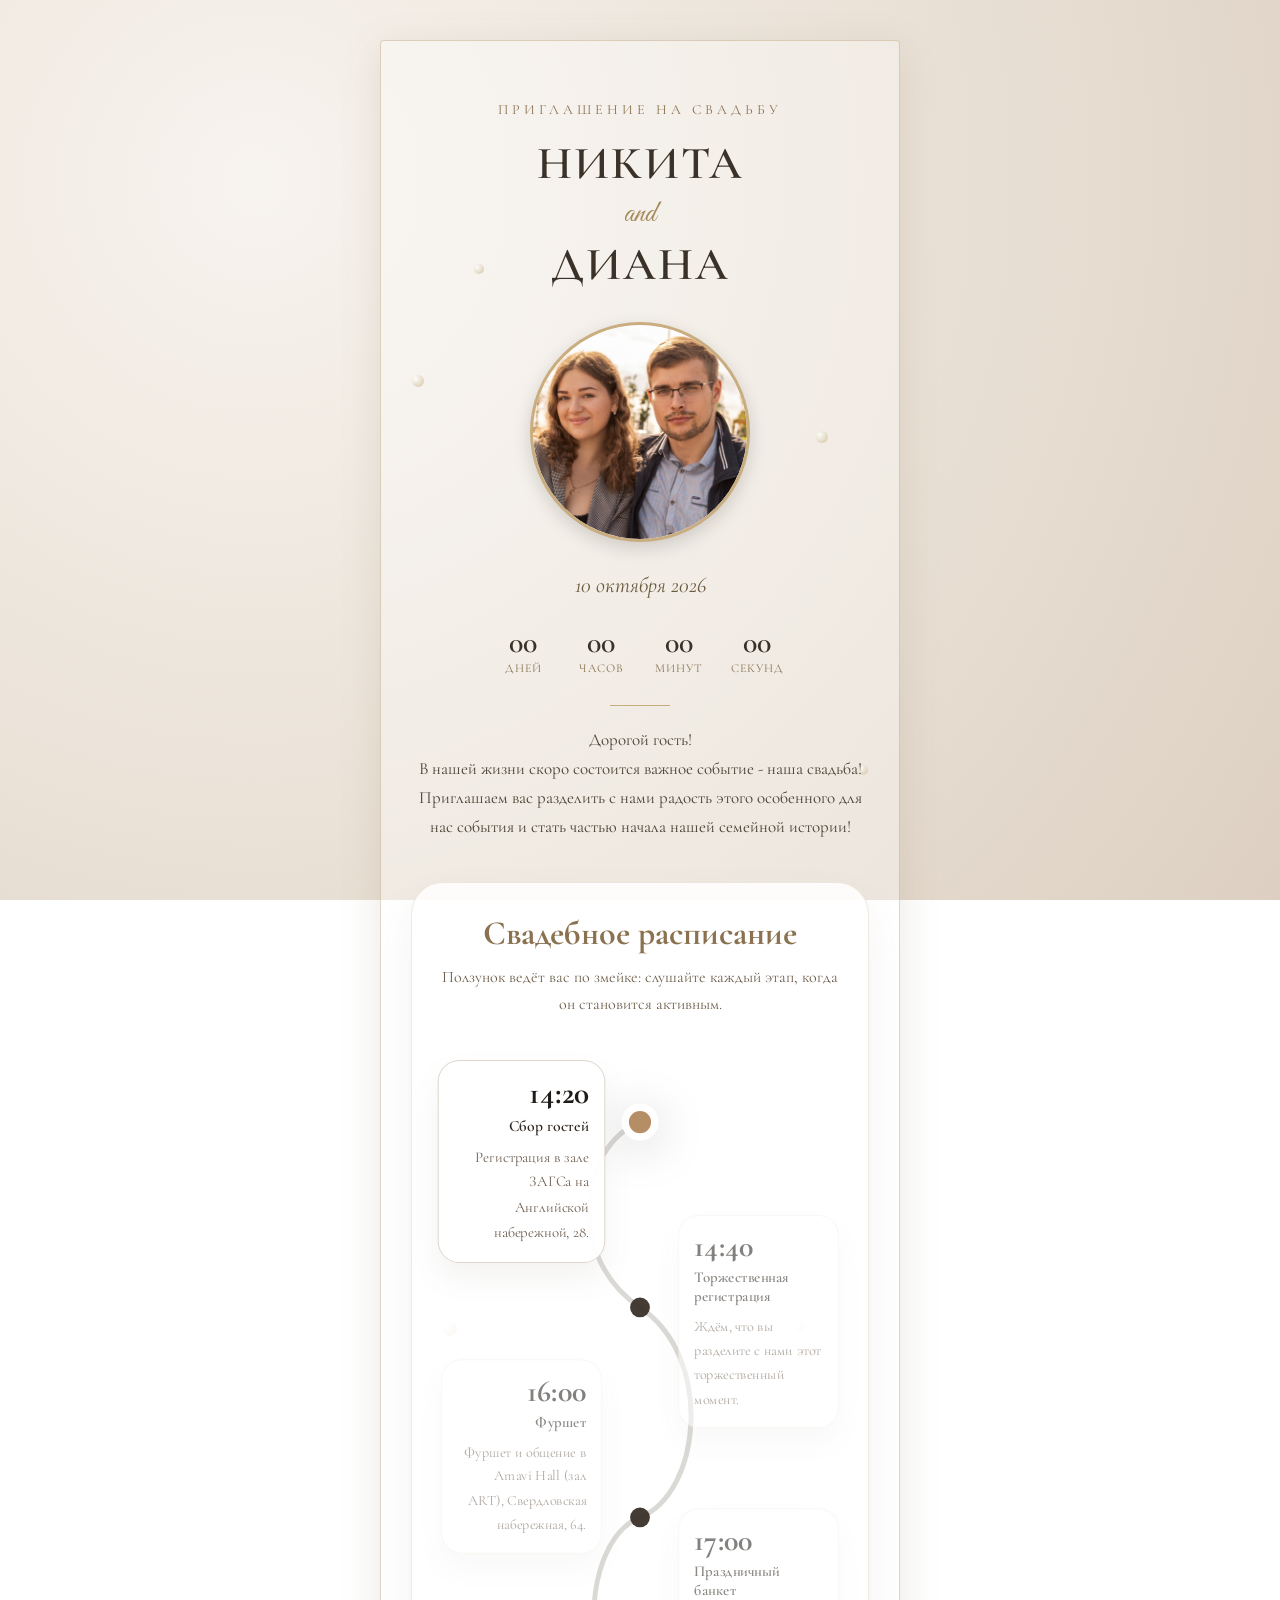
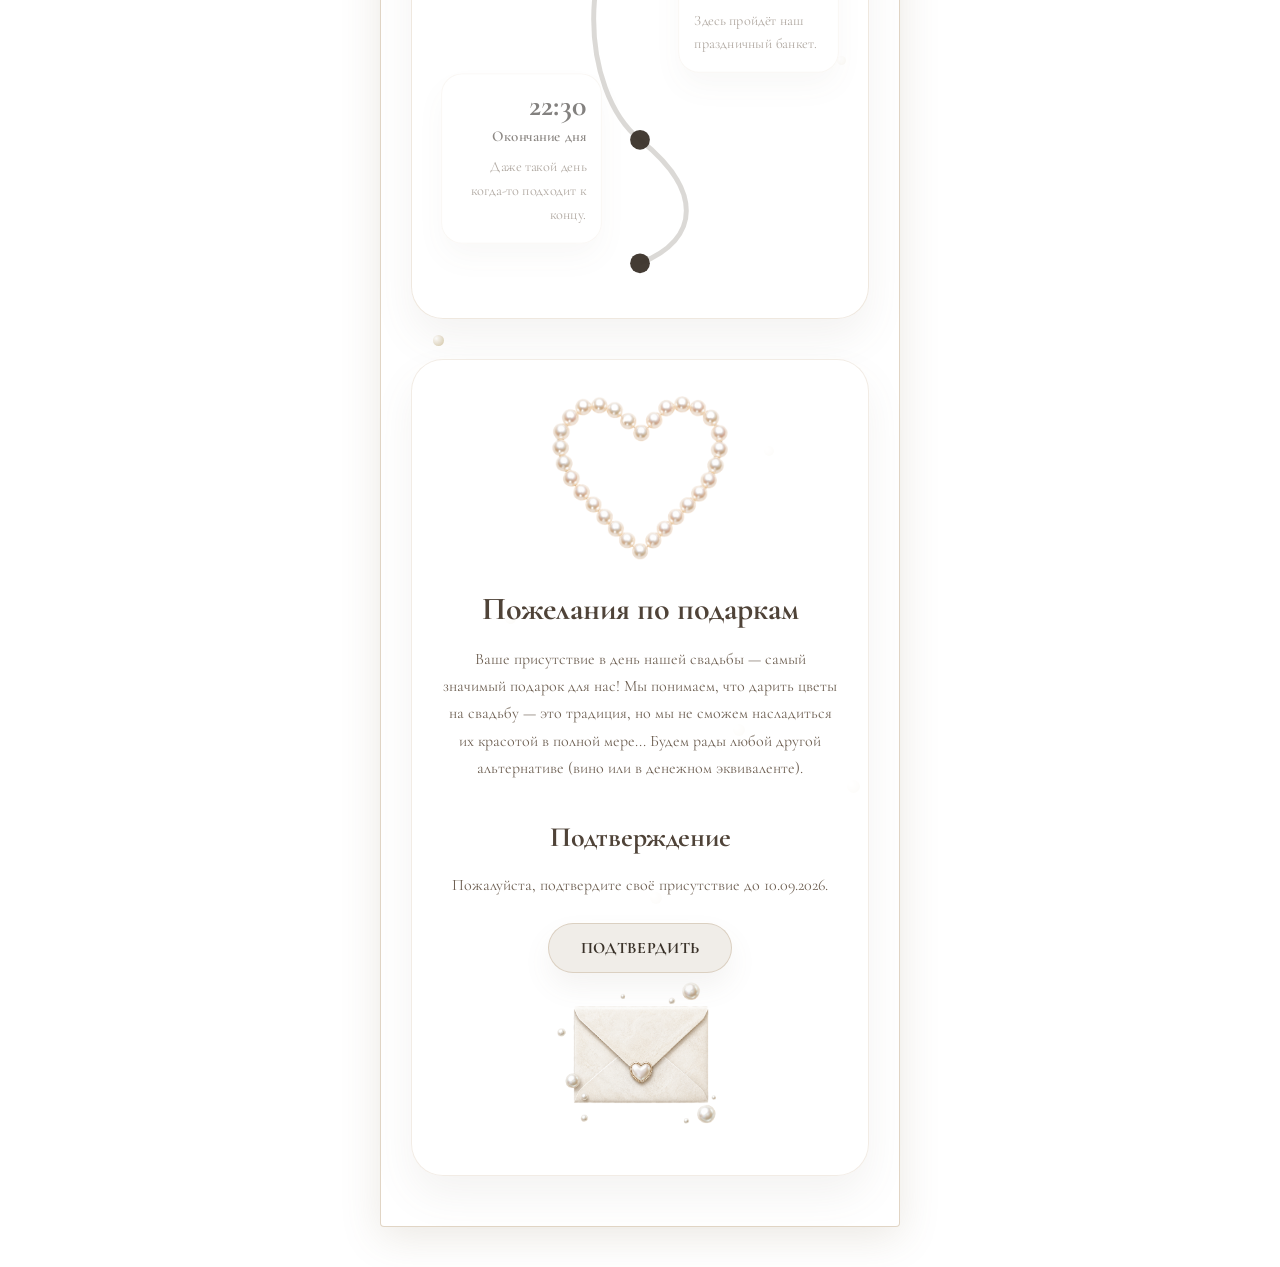
==== index.html @ 3cec5eb9 "Initial commit" ====
<!DOCTYPE html>
<html lang="ru">
<head>
<meta charset="UTF-8">
<title>Приглашение на свадьбу — Никита и Диана</title>
<style>
  @import url('https://fonts.googleapis.com/css2?family=Cormorant+Garamond:ital,wght@0,400;0,600;1,400&family=Great+Vibes&display=swap');
  * { box-sizing: border-box; margin: 0; padding: 0; }
  body {
    font-family: 'Cormorant Garamond', serif;
    background: radial-gradient(circle at 20% 20%, #f7f3ee 0%, #ece4da 45%, #ddd0c2 100%);
    background-attachment: fixed;
    color: #3a3229;
    min-height: 100vh;
    display: flex;
    justify-content: center;
    padding: 40px 16px;
  }
  .card {
    position: relative;
    width: 100%;
    max-width: 520px;
    background: rgba(255,255,255,0.35);
    border: 1px solid rgba(180,150,110,0.4);
    border-radius: 4px;
    padding: 60px 30px 50px;
    text-align: center;
    box-shadow: 0 10px 40px rgba(120,100,70,0.15);
  }
  .kicker { letter-spacing: 4px; text-transform: uppercase; font-size: 14px; color: #8a7250; margin-bottom: 18px; }
  .names { font-size: 46px; line-height: 1.2; font-weight: 600; letter-spacing: 2px; }
  .and { font-family: 'Great Vibes', cursive; font-size: 30px; color: #a68a5b; margin: 4px 0; }
  .photo-wrap {
    margin: 30px auto; width: 220px; height: 220px; border-radius: 50%; overflow: hidden;
    border: 3px solid #c9ad7f; box-shadow: 0 6px 18px rgba(0,0,0,0.15);
    display: flex; align-items: center; justify-content: center; background: #eee2d0;
    font-size: 14px; color: #a08a63;
  }
  .photo-wrap img {
    width: 100%;
    height: 100%;
    object-fit: cover;
    object-position: center 0%;
    border-radius: 50%;
    display: block;
  }
  .date { font-style: italic; font-size: 22px; margin: 10px 0 26px; color: #6b5a3e; }
  .countdown { display: flex; justify-content: center; gap: 18px; margin-bottom: 30px; }
  .countdown div { min-width: 60px; }
  .countdown .num { font-size: 30px; font-weight: 600; color: #3a3229; }
  .countdown .label { font-size: 12px; text-transform: uppercase; letter-spacing: 1px; color: #8a7250; }
  .divider { width: 60px; height: 1px; background: #c9ad7f; margin: 20px auto; }
  .details { font-size: 17px; line-height: 1.7; color: #4a4033; }
  .details b { color: #6b5a3e; }
  .schedule-section {
    margin-top: 40px;
    padding: 30px 24px;
    border-radius: 32px;
    background: rgba(255,255,255,0.86);
    border: 1px solid rgba(180,150,110,0.22);
    box-shadow: 0 20px 40px rgba(120,100,90,0.08);
  }
  .schedule-title {
    font-size: 34px;
    margin-bottom: 10px;
    color: #8a7250;
  }
  .schedule-note {
    margin: 0 0 30px;
    color: #6d5e4b;
    line-height: 1.7;
  }
  .schedule-interactive {
    position: relative;
    display: grid;
    gap: 26px;
  }
  .schedule-canvas {
    position: relative;
    width: 100%;
    min-height: 840px;
  }
  .schedule-svg {
    position: absolute;
    inset: 0;
    width: 100%;
    height: 100%;
    overflow: visible;
    pointer-events: none;
  }
  .schedule-item {
    position: absolute;
    width: min(100%, 42%);
    padding: 16px 16px;
    border-radius: 22px;
    background: rgba(255,255,255,0.96);
    border: 1px solid rgba(180,150,110,0.14);
    box-shadow: 0 16px 32px rgba(120,100,90,0.08);
    opacity: 0.55;
    transform: scale(0.94);
    transition: transform 0.25s ease, opacity 0.25s ease, border-color 0.25s ease;
    pointer-events: auto;
    cursor: pointer;
  }
  .schedule-svg path {
    fill: none;
    stroke: rgba(56,44,30,0.18);
    stroke-width: 4;
  }
  .schedule-dot {
    fill: #3a3229;
    opacity: 0.95;
    cursor: pointer;
    pointer-events: auto;
  }
  .schedule-thumb {
    fill: #b68e65;
    stroke: #fff;
    stroke-width: 6;
    filter: drop-shadow(0 6px 18px rgba(0,0,0,0.18));
  }
  .schedule-item.active {
    opacity: 1;
    transform: scale(0.98);
    border-color: rgba(138,106,76,0.28);
  }
  .schedule-item.left { left: 0; text-align: right; }
  .schedule-item.right { right: 0; text-align: left; }
  .schedule-item .time {
    font-size: 2rem;
    font-weight: 700;
    color: #1f1b17;
    line-height: 1.05;
  }
  .schedule-item .event {
    margin-top: 6px;
    font-size: 1rem;
    font-weight: 600;
    color: #2f2720;
  }
  .schedule-item .desc {
    margin-top: 10px;
    color: #6f6154;
    line-height: 1.7;
    font-size: 0.95rem;
  }
  .schedule-slider {
    position: absolute;
    inset: 0;
    width: 100%;
    height: 200%;
    opacity: 0;
    cursor: default;
    z-index: 1;
    appearance: none;
    -webkit-appearance: none;
    background: transparent;
    border: none;
    pointer-events: none;
  }
  .schedule-slider::-webkit-slider-runnable-track {
    background: transparent;
    border: none;
    height: 100%;
  }
  .schedule-slider::-webkit-slider-thumb {
    appearance: none;
    -webkit-appearance: none;
    width: 24px;
    height: 24px;
    border-radius: 50%;
    background: transparent;
    border: none;
    margin-top: 0;
  }
  .schedule-slider::-moz-range-track {
    background: transparent;
    border: none;
  }
  .schedule-slider::-moz-range-thumb {
    width: 24px;
    height: 24px;
    border-radius: 50%;
    background: transparent;
    border: none;
  }
  .gift-section {
    margin-top: 40px;
    padding: 36px 30px;
    border-radius: 32px;
    background: rgba(255,255,255,0.92);
    border: 1px solid rgba(180,150,110,0.18);
    box-shadow: 0 20px 40px rgba(120,100,90,0.08);
  }
  .gift-visuals {
    display: grid;
    gap: 18px;
    place-items: center;
    margin-bottom: 24px;
  }
  .gift-image {
    width: 180px;
    max-width: 100%;
    display: block;
    margin: 0 auto;
  }
  .gift-envelope {
    width: 140px;
    height: 92px;
    margin: 28px auto 0;
    position: relative;
    background: #f7f2eb;
    border: 1px solid rgba(180,150,110,0.22);
    border-radius: 22px;
    box-shadow: 0 14px 28px rgba(120,100,90,0.08);
  }
  .gift-envelope::before {
    content: '';
    position: absolute;
    inset: 0;
    background: linear-gradient(135deg, transparent 44%, rgba(180,150,110,0.15) 44%, rgba(180,150,110,0.15) 56%, transparent 56%);
  }
  .gift-envelope::after {
    content: '';
    position: absolute;
    left: 50%;
    bottom: 16px;
    transform: translateX(-50%);
    width: 26px;
    height: 18px;
    background: #fff;
    border-radius: 0 0 10px 10px;
  }
  .gift-image,
  .gift-confirm-image {
    width: 180px;
    max-width: 100%;
    display: block;
    margin: 0 auto;
  }
  .confirm-button {
    display: inline-flex;
    align-items: center;
    justify-content: center;
    margin: 24px auto 0;
    padding: 14px 32px;
    border: 1px solid rgba(192,171,145,0.45);
    border-radius: 28px;
    background: #F0EDE8;
    color: #3a3229;
    font-family: 'Cormorant Garamond', serif;
    font-size: 1rem;
    font-weight: 700;
    letter-spacing: 0.02em;
    text-transform: uppercase;
    box-shadow: 0 14px 28px rgba(120,100,90,0.08);
    cursor: pointer;
    transition: transform 0.2s ease, box-shadow 0.2s ease, background-color 0.2s ease, border-color 0.2s ease;
  }
  .confirm-button:hover {
    background: #F5F1ED;
    border-color: rgba(192,171,145,0.6);
    box-shadow: 0 18px 34px rgba(120,100,90,0.12);
    transform: translateY(-1px);
  }
  .confirm-button:active {
    transform: translateY(0);
    box-shadow: 0 12px 20px rgba(120,100,90,0.1);
  }
  .popup-overlay {
    position: fixed;
    inset: 0;
    background: rgba(16, 20, 28, 0.45);
    display: grid;
    place-items: center;
    padding: 24px;
    visibility: hidden;
    opacity: 0;
    transition: opacity 0.25s ease, visibility 0.25s ease;
    z-index: 1000;
  }
  .popup-overlay.active {
    visibility: visible;
    opacity: 1;
  }
  .popup-modal {
    width: min(100%, 460px);
    background: rgba(255,255,255,0.97);
    border-radius: 28px;
    box-shadow: 0 28px 70px rgba(0,0,0,0.15);
    padding: 32px 30px 28px;
    position: relative;
    transform: translateY(12px);
    transition: transform 0.25s ease;
  }
  .popup-overlay.active .popup-modal {
    transform: translateY(0);
  }
  .popup-close {
    position: absolute;
    top: 16px;
    right: 16px;
    width: 36px;
    height: 36px;
    border: none;
    border-radius: 50%;
    background: rgba(255,255,255,0.95);
    color: #4a4033;
    font-size: 1.2rem;
    cursor: pointer;
    box-shadow: 0 8px 18px rgba(120,100,90,0.12);
  }
  .popup-title {
    margin: 0 0 8px;
    font-family: 'Cormorant Garamond', serif;
    font-size: 1.75rem;
    color: #4f4338;
    text-align: center;
  }
  .popup-text {
    margin: 0 0 24px;
    color: #6f6154;
    line-height: 1.75;
    text-align: center;
  }
  .popup-form {
    display: grid;
    gap: 16px;
  }
  .popup-form input {
    width: 100%;
    padding: 14px 16px;
    border: 1px solid rgba(180,150,110,0.24);
    border-radius: 18px;
    background: #fbf7f2;
    color: #3a3229;
    font: inherit;
  }
  .popup-submit {
    width: 100%;
    padding: 14px 16px;
    border: 1px solid rgba(192,171,145,0.45);
    border-radius: 28px;
    background: #F0EDE8;
    color: #3a3229;
    font-family: 'Cormorant Garamond', serif;
    font-weight: 700;
    text-transform: uppercase;
    cursor: pointer;
    transition: transform 0.2s ease, box-shadow 0.2s ease, background-color 0.2s ease;
  }
  .popup-submit:hover {
    background: #F5F1ED;
  }
  .gift-title {
    margin: 0;
    font-size: 2rem;
    color: #4f4338;
  }
  .gift-title_small {
    margin-top: 38px;
    font-size: 1.75rem;
  }
  .gift-text {
    margin: 18px auto 0;
    max-width: 620px;
    color: #6f6154;
    line-height: 1.7;
    font-size: 1rem;
  }
  .schedule-markers {
    display: grid;
    grid-template-columns: repeat(5, 1fr);
    gap: 12px;
    margin-top: 14px;
  }
  .schedule-marker {
    text-align: center;
    color: #7a6653;
    font-size: 0.8rem;
  }
  .schedule-marker.active {
    color: #3a3229;
    font-weight: 700;
  }
  @media (max-width: 760px) {
    .schedule-item {
      width: 100%;
      left: 0;
      right: 0;
      text-align: left;
    }
    .schedule-item.left::before,
    .schedule-item.right::before {
      display: none;
    }
  }
  .pearls {
    position: absolute;
    inset: 0;
    pointer-events: none;
    z-index: 0;
  }
  .pearl {
    position: absolute;
    width: 10px;
    height: 10px;
    border-radius: 50%;
    background: radial-gradient(circle at 30% 30%, #fff, #cbb98f);
    opacity: 0.8;
  }
  .card__content {
    position: relative;
    z-index: 1;
  }
</style>
</head>
<body>
  <div class="card" id="card">
    <div class="pearls">
      <div class="pearl" style="left: 6%; top: 12%; width: 12px; height: 12px;"></div>
      <div class="pearl" style="left: 18%; top: 8%; width: 10px; height: 10px;"></div>
      <div class="pearl" style="left: 84%; top: 14%; width: 12px; height: 12px;"></div>
      <div class="pearl" style="left: 92%; top: 26%; width: 10px; height: 10px;"></div>
      <div class="pearl" style="left: 12%; top: 46%; width: 14px; height: 14px;"></div>
      <div class="pearl" style="left: 80%; top: 46%; width: 10px; height: 10px;"></div>
      <div class="pearl" style="left: 88%; top: 58%; width: 9px; height: 9px;"></div>
      <div class="pearl" style="left: 10%; top: 68%; width: 11px; height: 11px;"></div>
      <div class="pearl" style="left: 24%; top: 78%; width: 11px; height: 11px;"></div>
      <div class="pearl" style="left: 34%; top: 86%; width: 10px; height: 10px;"></div>
      <div class="pearl" style="left: 52%; top: 88%; width: 12px; height: 12px;"></div>
      <div class="pearl" style="left: 68%; top: 82%; width: 12px; height: 12px;"></div>
      <div class="pearl" style="left: 74%; top: 72%; width: 10px; height: 10px;"></div>
      <div class="pearl" style="left: 90%; top: 84%; width: 13px; height: 13px;"></div>
    </div>
    <div class="card__content">
      <div class="kicker">Приглашение на свадьбу</div>
      <div class="names">НИКИТА</div>
      <div class="and">and</div>
      <div class="names">ДИАНА</div>

      <div class="photo-wrap" id="photoWrap">
        <img src="d28f8cb0bceb83b308489c4063ab48d5_712bc593-d268-4181-9be0-6ac6e8e2f88a (1).jpg" alt="Никита и Диана" />
      </div>

      <div class="date">10 октября 2026</div>

      <div class="countdown" id="countdown">
        <div><div class="num" id="days">00</div><div class="label">дней</div></div>
        <div><div class="num" id="hours">00</div><div class="label">часов</div></div>
        <div><div class="num" id="mins">00</div><div class="label">минут</div></div>
        <div><div class="num" id="secs">00</div><div class="label">секунд</div></div>
      </div>

      <div class="divider"></div>

      <div class="details">
        Дорогой гость!<br>
        В нашей жизни скоро состоится важное событие - наша свадьба!<br>
        Приглашаем вас разделить с нами радость этого особенного для нас события и стать частью начала нашей семейной истории!
      </div>

      <section class="schedule-section">
        <h2 class="schedule-title">Свадебное расписание</h2>
        <p class="schedule-note">Ползунок ведёт вас по змейке: слушайте каждый этап, когда он становится активным.</p>
        <div class="schedule-interactive">
          <div class="schedule-canvas">
            <svg viewBox="0 0 320 680" class="schedule-svg" preserveAspectRatio="xMidYMid meet">
              <path id="schedulePath" d="M 160 60 C 110 80, 100 170, 160 210 S 210 360, 160 380 S 110 520, 160 560 S 210 640, 160 660" />
              <circle class="schedule-dot" cx="160" cy="60" r="8" />
              <circle class="schedule-dot" cx="160" cy="210" r="8" />
              <circle class="schedule-dot" cx="160" cy="380" r="8" />
              <circle class="schedule-dot" cx="160" cy="560" r="8" />
              <circle class="schedule-dot" cx="160" cy="660" r="8" />
              <circle id="scheduleThumb" class="schedule-thumb" cx="160" cy="60" r="12" />
            </svg>
            <div class="schedule-item left" data-step="0" style="top: 10px; left: 0;">
              <div class="time">14:20</div>
              <div class="event">Сбор гостей</div>
              <div class="desc">Регистрация в зале ЗАГСа на Английской набережной, 28.</div>
            </div>
            <div class="schedule-item right" data-step="1" style="top: 160px; right: 0;">
              <div class="time">14:40</div>
              <div class="event">Торжественная регистрация</div>
              <div class="desc">Ждём, что вы разделите с нами этот торжественный момент.</div>
            </div>
            <div class="schedule-item left" data-step="2" style="top: 305px; left: 0;">
              <div class="time">16:00</div>
              <div class="event">Фуршет</div>
              <div class="desc">Фуршет и общение в Amavi Hall (зал ART), Свердловская набережная, 64.</div>
            </div>
            <div class="schedule-item right" data-step="3" style="top: 455px; right: 0;">
              <div class="time">17:00</div>
              <div class="event">Праздничный банкет</div>
              <div class="desc">Здесь пройдёт наш праздничный банкет.</div>
            </div>
            <div class="schedule-item left" data-step="4" style="top: 620px; left: 0;">
              <div class="time">22:30</div>
              <div class="event">Окончание дня</div>
              <div class="desc">Даже такой день когда-то подходит к концу.</div>
            </div>
            <input id="scheduleSlider" type="range" min="0" max="4" value="0" step="1" class="schedule-slider" aria-label="Выберите этап свадьбы" />
          </div>
        </div>
      </section>

      <section class="gift-section">
        <div class="gift-visuals">
          <img class="gift-image" src="de9ad1_20260625104940.png" alt="Подарок" />
        </div>
        <h2 class="gift-title">Пожелания по подаркам</h2>
        <p class="gift-text">Ваше присутствие в день нашей свадьбы — самый значимый подарок для нас! Мы понимаем, что дарить цветы на свадьбу — это традиция, но мы не сможем насладиться их красотой в полной мере... Будем рады любой другой альтернативе (вино или в денежном эквиваленте).</p>
        <h2 class="gift-title gift-title_small">Подтверждение</h2>
        <p class="gift-text">Пожалуйста, подтвердите своё присутствие до 10.09.2026.</p>
        <button class="confirm-button" type="button">Подтвердить</button>
        <img class="gift-confirm-image" src="b47b2f_20260603091950.png" alt="Подтверждение" />
      </section>
    </div>
  </div>

  <div class="popup-overlay" id="confirmPopup">
    <div class="popup-modal">
      <button type="button" class="popup-close" id="popupClose">×</button>
      <h3 class="popup-title">Для подтверждения приглашения введите Имя и Фамилию:</h3>
      <form class="popup-form" id="popupForm">
        <input type="text" name="firstName" placeholder="Имя" required />
        <input type="text" name="lastName" placeholder="Фамилия" required />
        <input type="tel" name="phone" placeholder="Номер телефона" required />
        <button type="submit" class="popup-submit">Подтвердить</button>
      </form>
    </div>
  </div>

<script>
  const target = new Date('2026-10-10T00:00:00');
  function tick(){
    const now = new Date();
    let diff = target - now;
    if (diff < 0) diff = 0;
    const d = Math.floor(diff/86400000);
    const h = Math.floor(diff%86400000/3600000);
    const m = Math.floor(diff%3600000/60000);
    const s = Math.floor(diff%60000/1000);
    document.getElementById('days').textContent = String(d).padStart(2,'0');
    document.getElementById('hours').textContent = String(h).padStart(2,'0');
    document.getElementById('mins').textContent = String(m).padStart(2,'0');
    document.getElementById('secs').textContent = String(s).padStart(2,'0');
  }

  const schedulePoints = [
    { x: 160, y: 60 },
    { x: 160, y: 210 },
    { x: 160, y: 380 },
    { x: 160, y: 560 },
    { x: 160, y: 660 },
  ];
  const thumb = document.getElementById('scheduleThumb');
  const slider = document.getElementById('scheduleSlider');
  const items = Array.from(document.querySelectorAll('.schedule-item'));
  const markers = Array.from(document.querySelectorAll('.schedule-marker'));
  const dots = Array.from(document.querySelectorAll('.schedule-dot'));

  function updateSchedule(step) {
    const point = schedulePoints[step];
    thumb.setAttribute('cx', point.x);
    thumb.setAttribute('cy', point.y);
    items.forEach(item => {
      item.classList.toggle('active', Number(item.dataset.step) === step);
    });
    markers.forEach(marker => {
      marker.classList.toggle('active', Number(marker.dataset.step) === step);
    });
    slider.value = step;
  }

  dots.forEach((dot, index) => {
    dot.addEventListener('click', () => updateSchedule(index));
  });

  items.forEach(item => {
    item.addEventListener('click', () => updateSchedule(Number(item.dataset.step)));
  });

  slider.addEventListener('input', (event) => {
    updateSchedule(Number(event.target.value));
  });

  updateSchedule(0);
  tick();
  setInterval(tick, 1000);

  const confirmButton = document.querySelector('.confirm-button');
  const confirmPopup = document.getElementById('confirmPopup');
  const popupClose = document.getElementById('popupClose');
  const popupForm = document.getElementById('popupForm');

  const GOOGLE_SHEETS_WEB_APP_URL = 'https://script.google.com/macros/s/AKfycbz9RrlxzrQnS_VlB0Mq2wdRAkBm-YqnV2ZBQRrB5rv3v74n6iYLM6aHpU1cQv9bOMV_/exec';

  function saveConfirmation(data) {
    const key = 'weddingConfirmations';
    const stored = localStorage.getItem(key);
    const list = stored ? JSON.parse(stored) : [];
    list.push({
      ...data,
      savedAt: new Date().toISOString(),
    });
    localStorage.setItem(key, JSON.stringify(list));
  }

  async function sendToGoogleSheets(data) {
    if (!GOOGLE_SHEETS_WEB_APP_URL || GOOGLE_SHEETS_WEB_APP_URL.includes('YOUR_WEB_APP_ID')) {
      console.warn('Google Sheets URL не настроен.');
      return { success: false, error: 'Google Sheets URL не настроен.' };
    }

    try {
      const response = await fetch(GOOGLE_SHEETS_WEB_APP_URL, {
        method: 'POST',
        mode: 'cors',
        cache: 'no-cache',
        credentials: 'omit',
        headers: {
          'Content-Type': 'application/json',
        },
        body: JSON.stringify(data),
      });

      if (!response.ok) {
        const text = await response.text();
        throw new Error(`HTTP ${response.status}: ${text}`);
      }

      const result = await response.json().catch(() => null);
      return { success: true, result };
    } catch (error) {
      console.warn('Не удалось отправить данные в Google Таблицу:', error);
      return { success: false, error: error.message };
    }
  }

  if (confirmButton && confirmPopup && popupClose && popupForm) {
    confirmButton.addEventListener('click', () => {
      confirmPopup.classList.add('active');
    });

    popupClose.addEventListener('click', () => {
      confirmPopup.classList.remove('active');
    });

    confirmPopup.addEventListener('click', (event) => {
      if (event.target === confirmPopup) {
        confirmPopup.classList.remove('active');
      }
    });

    popupForm.addEventListener('submit', async (event) => {
      event.preventDefault();

      const formData = new FormData(popupForm);
      const confirmation = {
        firstName: formData.get('firstName')?.toString().trim() || '',
        lastName: formData.get('lastName')?.toString().trim() || '',
        phone: formData.get('phone')?.toString().trim() || '',
      };

      saveConfirmation(confirmation);
      const result = await sendToGoogleSheets(confirmation);
      confirmPopup.classList.remove('active');
      popupForm.reset();
      if (result?.success) {
        alert('Спасибо! Ваше подтверждение сохранено.');
      } else {
        alert('Данные сохранены локально, но не отправлены в Google Таблицу. Ошибка: ' + (result?.error || 'неизвестная'));
      }
    });
  }
</script>
</body>
</html>
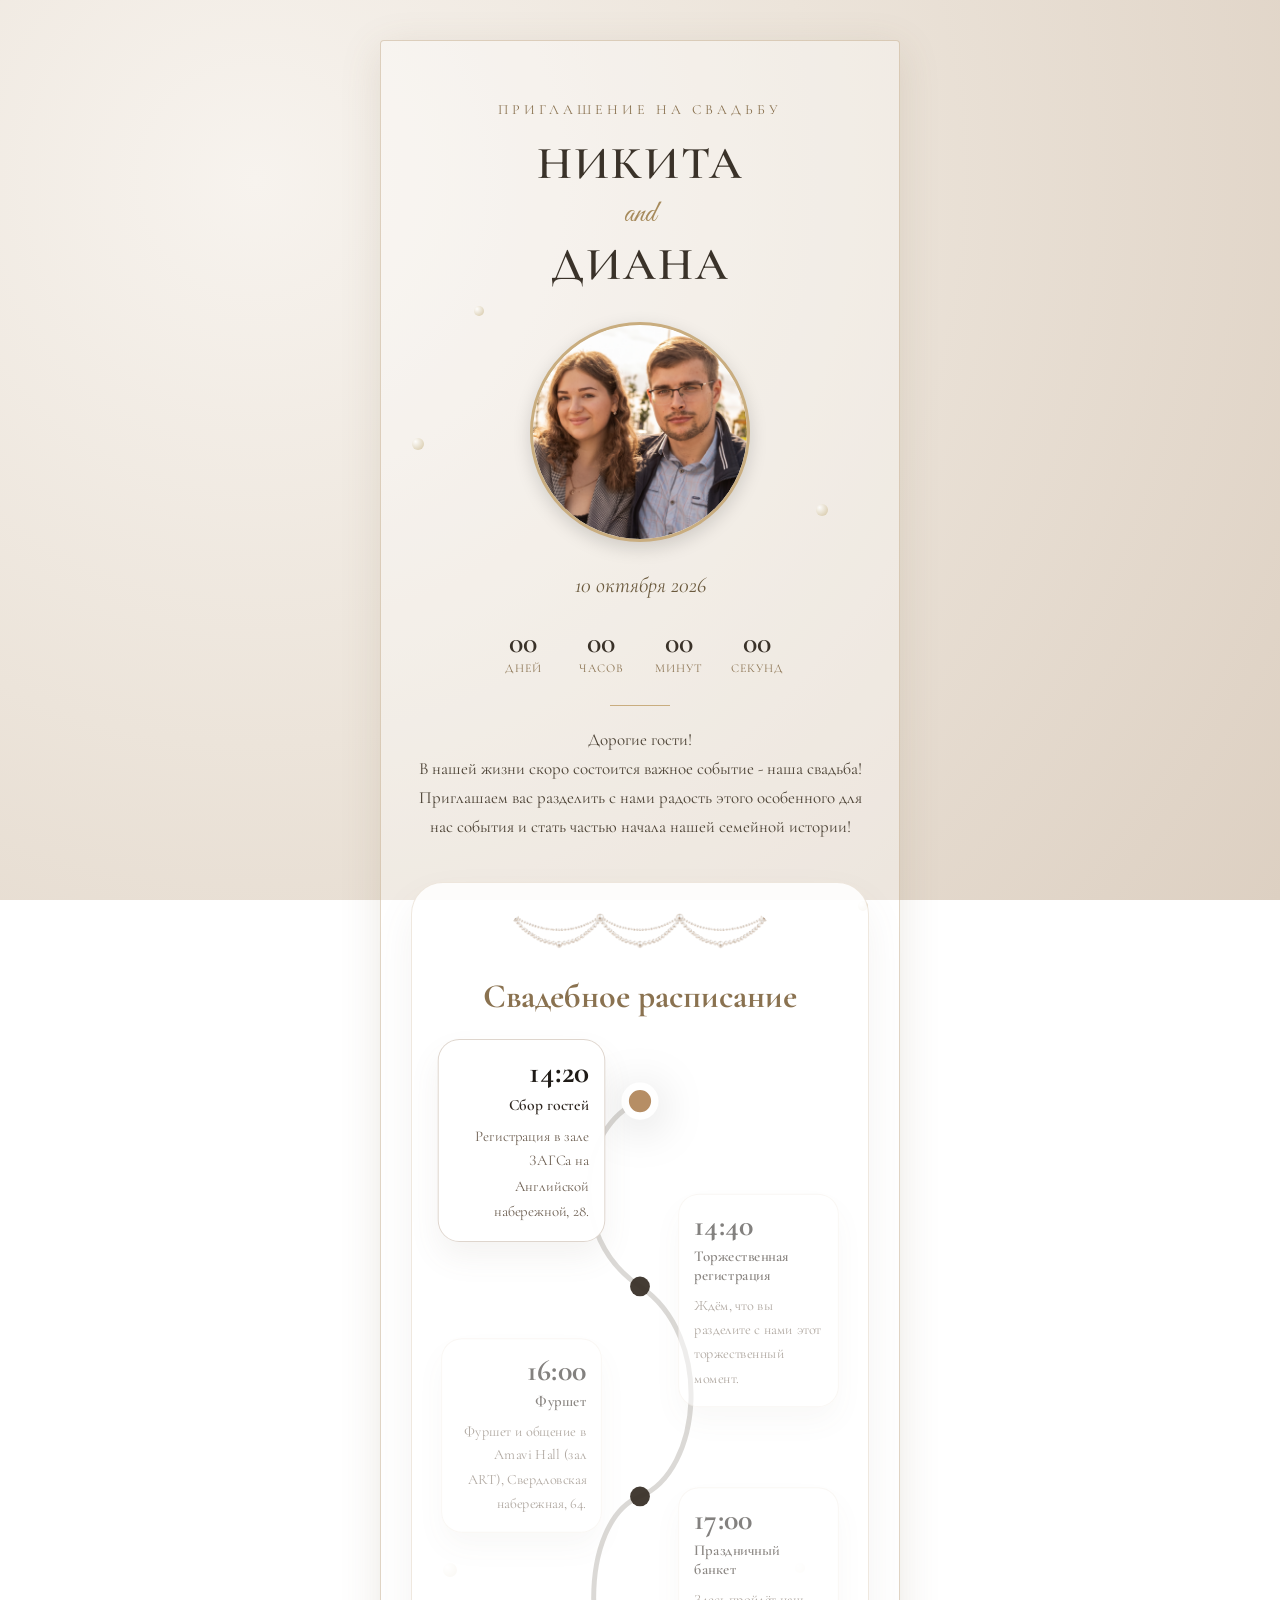
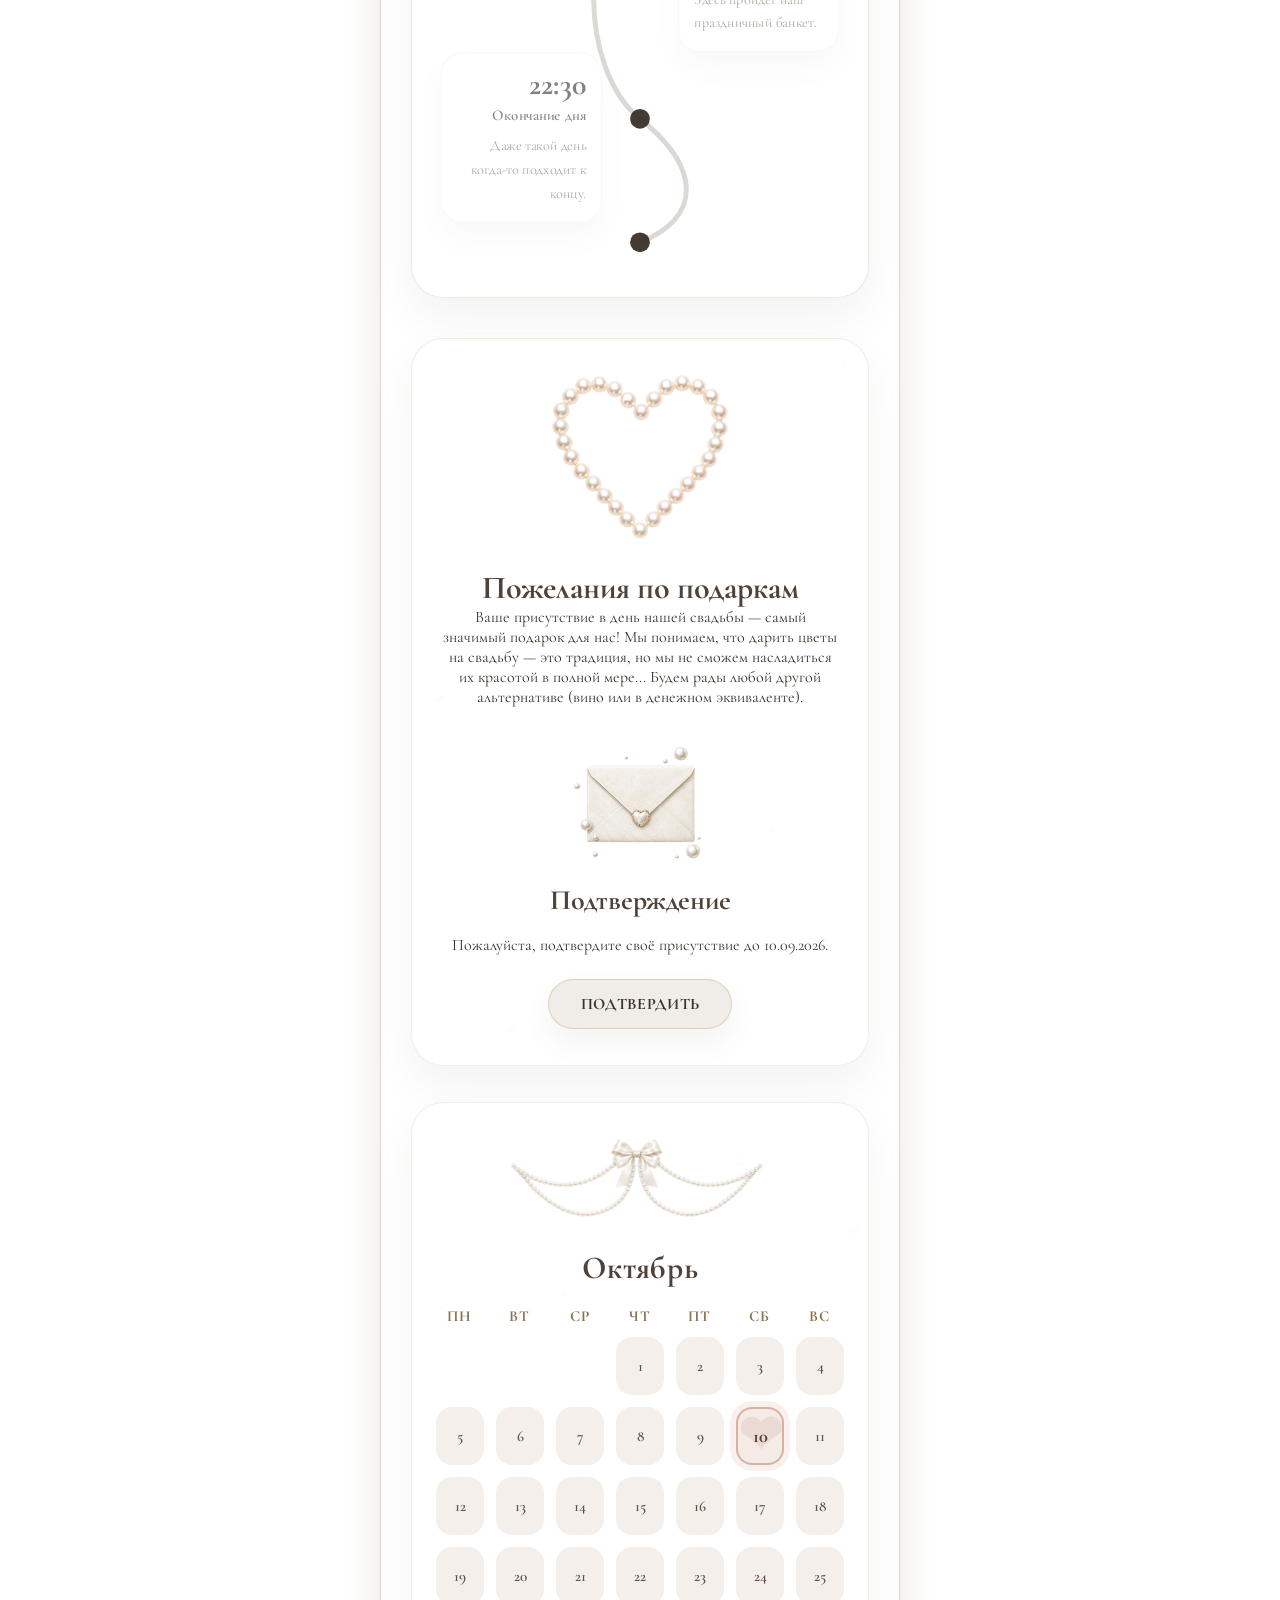
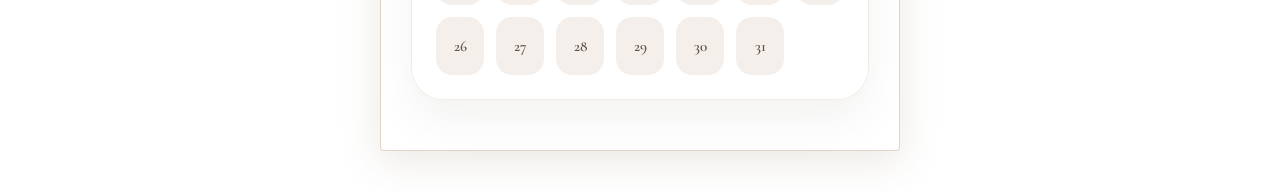
==== commit 1c897c7d: "Update wedding invitation site layout and calendar images" ====
--- a/index.html
+++ b/index.html
@@ -2,6 +2,9 @@
 <html lang="ru">
 <head>
 <meta charset="UTF-8">
+  <meta http-equiv="Cache-Control" content="no-cache, no-store, must-revalidate">
+  <meta http-equiv="Pragma" content="no-cache">
+  <meta http-equiv="Expires" content="0">
 <title>Приглашение на свадьбу — Никита и Диана</title>
 <style>
   @import url('https://fonts.googleapis.com/css2?family=Cormorant+Garamond:ital,wght@0,400;0,600;1,400&family=Great+Vibes&display=swap');
@@ -358,15 +361,107 @@
     color: #4f4338;
   }
   .gift-title_small {
-    margin-top: 38px;
+    margin-top: 0;
     font-size: 1.75rem;
   }
-  .gift-text {
+  .confirm-heading {
+    display: flex;
+    flex-direction: column;
+    align-items: center;
+    justify-content: center;
+    gap: 12px;
+    margin: 32px auto 18px;
+  }
+  .confirm-heading .gift-confirm-image {
+    width: 144px;
+    height: auto;
+    margin: 0;
+  }
+  .calendar-section {
+    margin-top: 36px;
+    padding: 32px 24px 24px;
+    border-radius: 32px;
+    background: rgba(255,255,255,0.92);
+    border: 1px solid rgba(180,150,110,0.18);
+    box-shadow: 0 20px 40px rgba(120,100,90,0.08);
+  }
+  .calendar-title {
+    margin: 0 0 20px;
+    font-size: 2rem;
+    color: #4f4338;
+    text-align: center;
+    letter-spacing: 0.02em;
+  }
+  .schedule-image-wrap,
+  .calendar-image-wrap {
+    text-align: center;
+    margin: 0 auto 22px;
+  }
+  .schedule-image,
+  .calendar-image {
+    max-width: 260px;
+    width: 100%;
+    border-radius: 24px;
+    display: inline-block;
+  }
+  .calendar-grid {
+    display: grid;
+    grid-template-columns: repeat(7, minmax(0, 1fr));
+    gap: 12px;
+    text-align: center;
+    font-size: 0.95rem;
+  }
+  .calendar-weekday {
+    color: #8a7250;
+    font-weight: 700;
+    text-transform: uppercase;
+    letter-spacing: 0.08em;
+  }
+  .calendar-day {
+    min-height: 58px;
+    border-radius: 16px;
+    display: grid;
+    place-items: center;
+    color: #5f5245;
+    background: rgba(242,236,229,0.8);
+    font-weight: 600;
+  }
+  .calendar-day.empty {
+    background: transparent;
+    box-shadow: none;
+  }
+  .calendar-day.marked {
+    position: relative;
+    background: rgba(195,138,115,0.18);
+    color: #3a3229;
+    border: 2px solid rgba(195,138,115,0.6);
+    box-shadow: 0 0 0 6px rgba(195,138,115,0.12);
+    overflow: hidden;
+    font-size: 1.15rem;
+    font-weight: 700;
+  }
+  .calendar-day.marked::before {
+    content: '❤';
+    position: absolute;
+    inset: 0;
+    display: flex;
+    align-items: center;
+    justify-content: center;
+    color: rgba(195,138,115,0.16);
+    font-size: 3.5rem;
+    z-index: 0;
+    transform: scale(0.95);
+  }
+  .calendar-day.marked {
+    z-index: 1;
+  }
+  .calendar-note {
     margin: 18px auto 0;
-    max-width: 620px;
+    max-width: 700px;
     color: #6f6154;
+    font-size: 0.96rem;
     line-height: 1.7;
-    font-size: 1rem;
+    text-align: center;
   }
   .schedule-markers {
     display: grid;
@@ -384,6 +479,68 @@
     font-weight: 700;
   }
   @media (max-width: 760px) {
+    body {
+      padding: 24px 12px;
+    }
+    .card {
+      padding: 40px 20px 30px;
+      max-width: 100%;
+    }
+    .names {
+      font-size: 34px;
+      letter-spacing: 1px;
+    }
+    .and {
+      font-size: 24px;
+      margin: 6px 0;
+    }
+    .photo-wrap {
+      width: 180px;
+      height: 180px;
+      margin: 24px auto;
+    }
+    .date {
+      font-size: 18px;
+      margin: 12px 0 20px;
+    }
+    .countdown {
+      flex-wrap: wrap;
+      gap: 12px;
+      margin-bottom: 20px;
+    }
+    .countdown div {
+      min-width: 50px;
+    }
+    .countdown .num {
+      font-size: 24px;
+    }
+    .countdown .label {
+      font-size: 10px;
+    }
+    .divider {
+      margin: 16px auto;
+    }
+    .details {
+      font-size: 15px;
+      line-height: 1.6;
+      padding: 0 8px;
+    }
+    .schedule-section,
+    .gift-section,
+    .calendar-section {
+      margin-top: 24px;
+      padding: 24px 18px;
+    }
+    .schedule-title,
+    .calendar-title {
+      font-size: 26px;
+    }
+    .schedule-note {
+      display: none;
+    }
+    .schedule-canvas {
+      min-height: 620px;
+    }
     .schedule-item {
       width: 100%;
       left: 0;
@@ -392,6 +549,38 @@
     }
     .schedule-item.left::before,
     .schedule-item.right::before {
+      display: none;
+    }
+    .schedule-item .time {
+      font-size: 1.7rem;
+    }
+    .schedule-item .event {
+      font-size: 0.95rem;
+    }
+    .schedule-item .desc {
+      font-size: 0.9rem;
+    }
+    .gift-image,
+    .gift-confirm-image,
+    .schedule-image,
+    .calendar-image {
+      max-width: 220px;
+      width: 100%;
+    }
+    .confirm-button {
+      padding: 12px 24px;
+    }
+    .calendar-grid {
+      gap: 10px;
+    }
+    .calendar-day {
+      min-height: 48px;
+      font-size: 0.9rem;
+    }
+    .calendar-day.marked {
+      font-size: 1rem;
+    }
+    .schedule-markers {
       display: none;
     }
   }
@@ -455,14 +644,16 @@
       <div class="divider"></div>
 
       <div class="details">
-        Дорогой гость!<br>
+        Дорогие гости!<br>
         В нашей жизни скоро состоится важное событие - наша свадьба!<br>
         Приглашаем вас разделить с нами радость этого особенного для нас события и стать частью начала нашей семейной истории!
       </div>
 
       <section class="schedule-section">
+        <div class="schedule-image-wrap">
+          <img class="schedule-image" src="de9ad1_20260625104224.png" alt="Декоративное украшение" />
+        </div>
         <h2 class="schedule-title">Свадебное расписание</h2>
-        <p class="schedule-note">Ползунок ведёт вас по змейке: слушайте каждый этап, когда он становится активным.</p>
         <div class="schedule-interactive">
           <div class="schedule-canvas">
             <svg viewBox="0 0 320 680" class="schedule-svg" preserveAspectRatio="xMidYMid meet">
@@ -510,24 +701,62 @@
         </div>
         <h2 class="gift-title">Пожелания по подаркам</h2>
         <p class="gift-text">Ваше присутствие в день нашей свадьбы — самый значимый подарок для нас! Мы понимаем, что дарить цветы на свадьбу — это традиция, но мы не сможем насладиться их красотой в полной мере... Будем рады любой другой альтернативе (вино или в денежном эквиваленте).</p>
-        <h2 class="gift-title gift-title_small">Подтверждение</h2>
+        <h2 class="gift-title gift-title_small confirm-heading">
+          <img class="gift-confirm-image" src="b47b2f_20260603091950.png" alt="Конверт" />
+          Подтверждение
+        </h2>
         <p class="gift-text">Пожалуйста, подтвердите своё присутствие до 10.09.2026.</p>
         <button class="confirm-button" type="button">Подтвердить</button>
-        <img class="gift-confirm-image" src="b47b2f_20260603091950.png" alt="Подтверждение" />
       </section>
-    </div>
-  </div>
-
-  <div class="popup-overlay" id="confirmPopup">
-    <div class="popup-modal">
-      <button type="button" class="popup-close" id="popupClose">×</button>
-      <h3 class="popup-title">Для подтверждения приглашения введите Имя и Фамилию:</h3>
-      <form class="popup-form" id="popupForm">
-        <input type="text" name="firstName" placeholder="Имя" required />
-        <input type="text" name="lastName" placeholder="Фамилия" required />
-        <input type="tel" name="phone" placeholder="Номер телефона" required />
-        <button type="submit" class="popup-submit">Подтвердить</button>
-      </form>
+      <section class="calendar-section">
+        <div class="calendar-image-wrap">
+          <img class="calendar-image" src="de9ad1_20260625103653.png" alt="Праздничное фото" />
+        </div>
+        <h2 class="calendar-title">Октябрь</h2>
+        <div class="calendar-grid">
+          <div class="calendar-weekday">Пн</div>
+          <div class="calendar-weekday">Вт</div>
+          <div class="calendar-weekday">Ср</div>
+          <div class="calendar-weekday">Чт</div>
+          <div class="calendar-weekday">Пт</div>
+          <div class="calendar-weekday">Сб</div>
+          <div class="calendar-weekday">Вс</div>
+          <div class="calendar-day empty"></div>
+          <div class="calendar-day empty"></div>
+          <div class="calendar-day empty"></div>
+          <div class="calendar-day">1</div>
+          <div class="calendar-day">2</div>
+          <div class="calendar-day">3</div>
+          <div class="calendar-day">4</div>
+          <div class="calendar-day">5</div>
+          <div class="calendar-day">6</div>
+          <div class="calendar-day">7</div>
+          <div class="calendar-day">8</div>
+          <div class="calendar-day">9</div>
+          <div class="calendar-day marked">10</div>
+          <div class="calendar-day">11</div>
+          <div class="calendar-day">12</div>
+          <div class="calendar-day">13</div>
+          <div class="calendar-day">14</div>
+          <div class="calendar-day">15</div>
+          <div class="calendar-day">16</div>
+          <div class="calendar-day">17</div>
+          <div class="calendar-day">18</div>
+          <div class="calendar-day">19</div>
+          <div class="calendar-day">20</div>
+          <div class="calendar-day">21</div>
+          <div class="calendar-day">22</div>
+          <div class="calendar-day">23</div>
+          <div class="calendar-day">24</div>
+          <div class="calendar-day">25</div>
+          <div class="calendar-day">26</div>
+          <div class="calendar-day">27</div>
+          <div class="calendar-day">28</div>
+          <div class="calendar-day">29</div>
+          <div class="calendar-day">30</div>
+          <div class="calendar-day">31</div>
+        </div>
+      </section>
     </div>
   </div>
 
@@ -590,11 +819,10 @@
   setInterval(tick, 1000);
 
   const confirmButton = document.querySelector('.confirm-button');
-  const confirmPopup = document.getElementById('confirmPopup');
-  const popupClose = document.getElementById('popupClose');
-  const popupForm = document.getElementById('popupForm');
-
-  const GOOGLE_SHEETS_WEB_APP_URL = 'https://script.google.com/macros/s/AKfycbz9RrlxzrQnS_VlB0Mq2wdRAkBm-YqnV2ZBQRrB5rv3v74n6iYLM6aHpU1cQv9bOMV_/exec';
+
+    const GOOGLE_SHEETS_WEB_APP_URL = 'https://script.google.com/macros/s/AKfycbzROQJd9ywlq2fE6vXm_ym-nzk6aMcgGPvwBjbXprWRI3Q4e2wrKlXjKLwApjdTNN93/exec';
+    // Google Form URL — откроется при нажатии на кнопку "Подтвердить"
+    const GOOGLE_FORM_URL = 'https://docs.google.com/forms/d/e/1FAIpQLSfd13Tz9jEdk8UcKiCuh6LgA6T7kXBZN206Z3Z3ZvcAJLGLWg/viewform?usp=publish-editor';
 
   function saveConfirmation(data) {
     const key = 'weddingConfirmations';
@@ -638,39 +866,12 @@
     }
   }
 
-  if (confirmButton && confirmPopup && popupClose && popupForm) {
+  if (confirmButton) {
     confirmButton.addEventListener('click', () => {
-      confirmPopup.classList.add('active');
-    });
-
-    popupClose.addEventListener('click', () => {
-      confirmPopup.classList.remove('active');
-    });
-
-    confirmPopup.addEventListener('click', (event) => {
-      if (event.target === confirmPopup) {
-        confirmPopup.classList.remove('active');
-      }
-    });
-
-    popupForm.addEventListener('submit', async (event) => {
-      event.preventDefault();
-
-      const formData = new FormData(popupForm);
-      const confirmation = {
-        firstName: formData.get('firstName')?.toString().trim() || '',
-        lastName: formData.get('lastName')?.toString().trim() || '',
-        phone: formData.get('phone')?.toString().trim() || '',
-      };
-
-      saveConfirmation(confirmation);
-      const result = await sendToGoogleSheets(confirmation);
-      confirmPopup.classList.remove('active');
-      popupForm.reset();
-      if (result?.success) {
-        alert('Спасибо! Ваше подтверждение сохранено.');
-      } else {
-        alert('Данные сохранены локально, но не отправлены в Google Таблицу. Ошибка: ' + (result?.error || 'неизвестная'));
+      try {
+        window.open(GOOGLE_FORM_URL, '_blank', 'noopener');
+      } catch (e) {
+        window.location.href = GOOGLE_FORM_URL;
       }
     });
   }
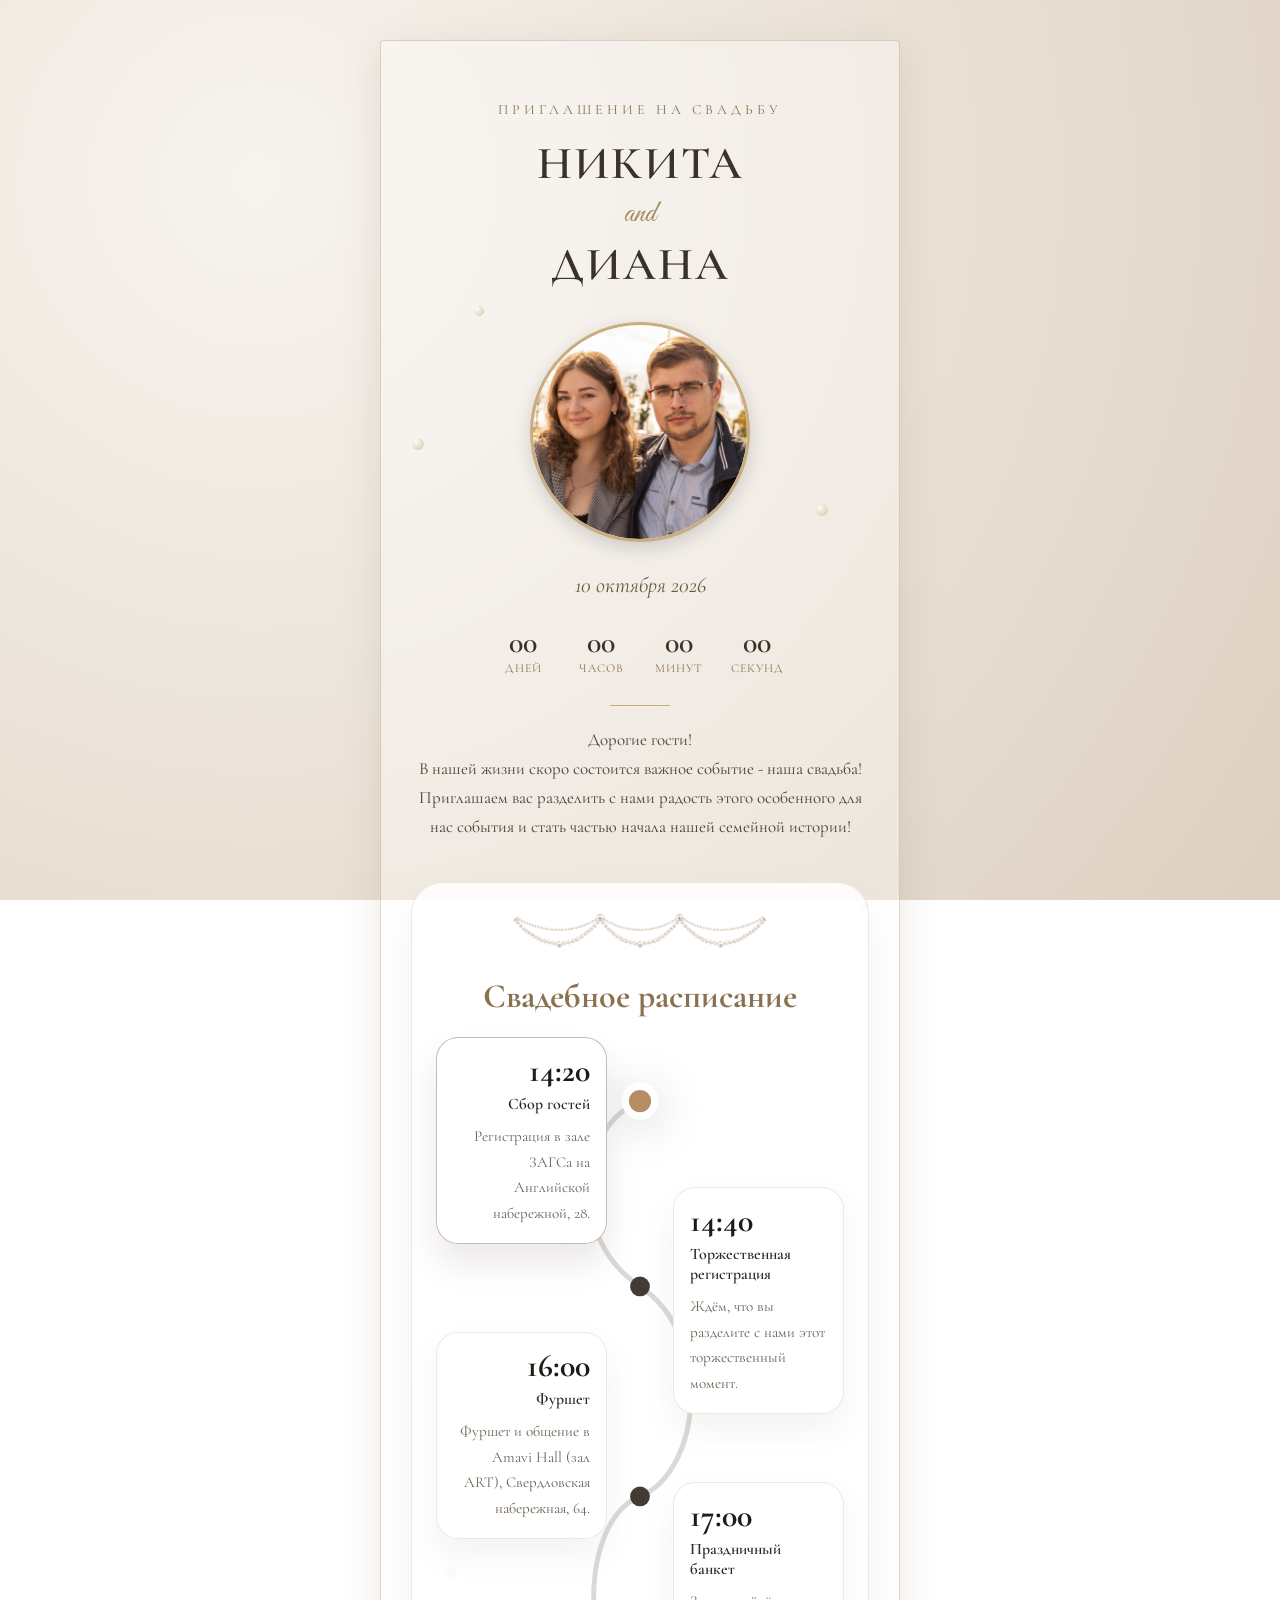
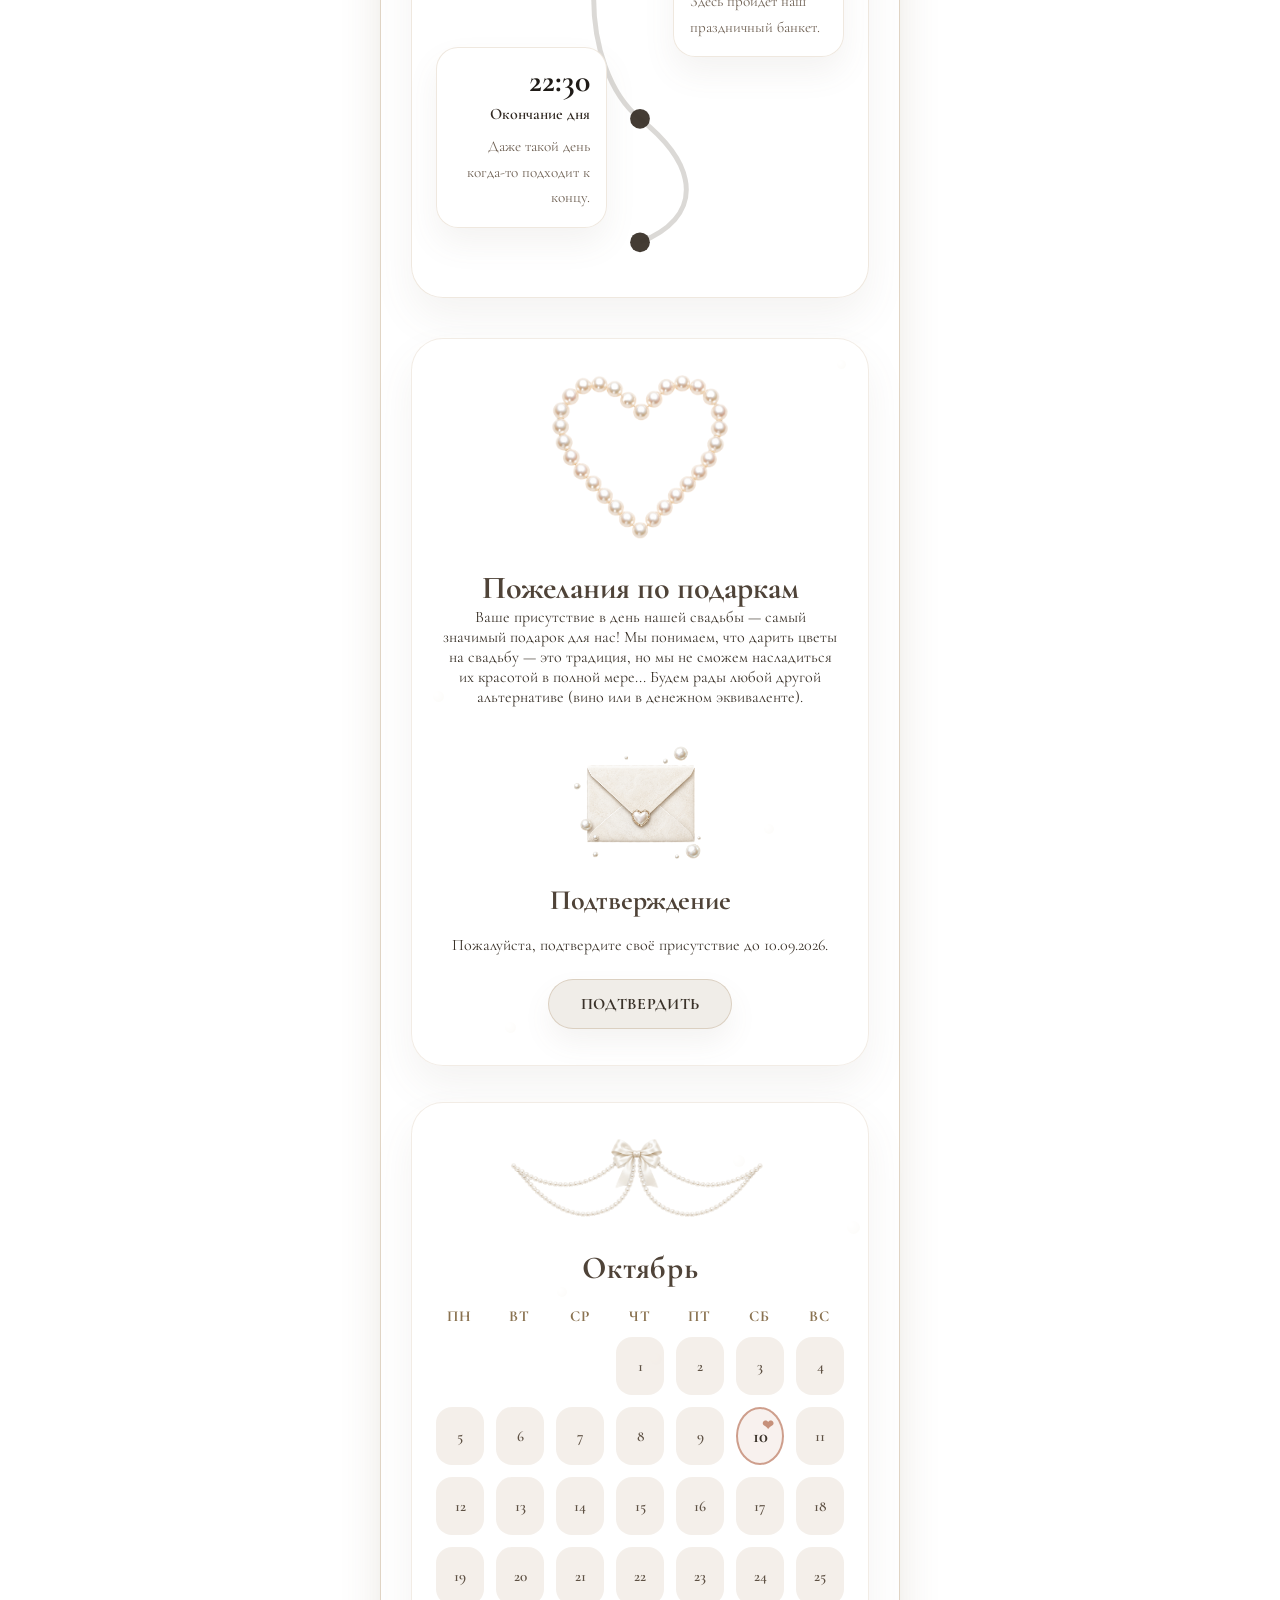
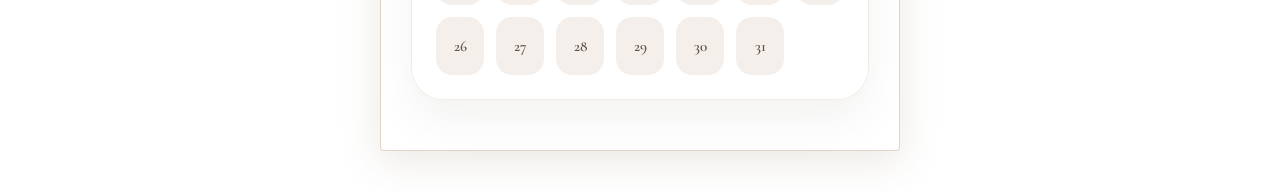
==== commit 88969e29: "Update mobile calendar highlight and card layout" ====
--- a/index.html
+++ b/index.html
@@ -96,12 +96,12 @@
     width: min(100%, 42%);
     padding: 16px 16px;
     border-radius: 22px;
-    background: rgba(255,255,255,0.96);
-    border: 1px solid rgba(180,150,110,0.14);
+    background: rgba(255,255,255,0.98);
+    border: 1px solid rgba(180,150,110,0.22);
     box-shadow: 0 16px 32px rgba(120,100,90,0.08);
-    opacity: 0.55;
-    transform: scale(0.94);
-    transition: transform 0.25s ease, opacity 0.25s ease, border-color 0.25s ease;
+    opacity: 1;
+    transform: none;
+    transition: transform 0.25s ease, opacity 0.25s ease, border-color 0.25s ease, box-shadow 0.25s ease;
     pointer-events: auto;
     cursor: pointer;
   }
@@ -124,8 +124,9 @@
   }
   .schedule-item.active {
     opacity: 1;
-    transform: scale(0.98);
-    border-color: rgba(138,106,76,0.28);
+    transform: none;
+    border-color: rgba(138,106,76,0.45);
+    box-shadow: 0 20px 32px rgba(120,100,90,0.14);
   }
   .schedule-item.left { left: 0; text-align: right; }
   .schedule-item.right { right: 0; text-align: left; }
@@ -432,28 +433,22 @@
   }
   .calendar-day.marked {
     position: relative;
-    background: rgba(195,138,115,0.18);
+    background: rgba(195,138,115,0.12);
     color: #3a3229;
-    border: 2px solid rgba(195,138,115,0.6);
-    box-shadow: 0 0 0 6px rgba(195,138,115,0.12);
-    overflow: hidden;
+    border: 2px solid rgba(195,138,115,0.8);
+    border-radius: 50%;
+    box-shadow: none;
     font-size: 1.15rem;
     font-weight: 700;
-  }
-  .calendar-day.marked::before {
+    z-index: 1;
+  }
+  .calendar-day.marked::after {
     content: '❤';
     position: absolute;
-    inset: 0;
-    display: flex;
-    align-items: center;
-    justify-content: center;
-    color: rgba(195,138,115,0.16);
-    font-size: 3.5rem;
-    z-index: 0;
-    transform: scale(0.95);
-  }
-  .calendar-day.marked {
-    z-index: 1;
+    right: 8px;
+    top: 8px;
+    font-size: 0.85rem;
+    color: rgba(195,138,115,0.95);
   }
   .calendar-note {
     margin: 18px auto 0;
@@ -479,110 +474,53 @@
     font-weight: 700;
   }
   @media (max-width: 760px) {
+    /* Make the card occupy the full viewport on small screens */
+    html, body {
+      height: 100%;
+      margin: 0;
+      padding: 0;
+    }
     body {
-      padding: 24px 12px;
+      padding: 0;
+      display: block;
+      background-attachment: scroll;
     }
     .card {
-      padding: 40px 20px 30px;
-      max-width: 100%;
+      width: min(100%, calc(100vw - 32px));
+      max-width: 520px;
+      min-height: auto;
+      margin: 16px auto;
+      border-radius: 28px;
+      padding: 28px 18px;
+      box-shadow: 0 10px 30px rgba(120,100,90,0.12);
+      border: 1px solid rgba(180,150,110,0.18);
+      display: block;
+      background: rgba(255,255,255,0.96);
     }
-    .names {
-      font-size: 34px;
-      letter-spacing: 1px;
-    }
-    .and {
-      font-size: 24px;
-      margin: 6px 0;
-    }
-    .photo-wrap {
-      width: 180px;
-      height: 180px;
-      margin: 24px auto;
-    }
-    .date {
-      font-size: 18px;
-      margin: 12px 0 20px;
-    }
-    .countdown {
-      flex-wrap: wrap;
-      gap: 12px;
-      margin-bottom: 20px;
-    }
-    .countdown div {
-      min-width: 50px;
-    }
-    .countdown .num {
-      font-size: 24px;
-    }
-    .countdown .label {
-      font-size: 10px;
-    }
-    .divider {
-      margin: 16px auto;
-    }
-    .details {
-      font-size: 15px;
-      line-height: 1.6;
-      padding: 0 8px;
-    }
-    .schedule-section,
-    .gift-section,
-    .calendar-section {
-      margin-top: 24px;
-      padding: 24px 18px;
-    }
-    .schedule-title,
-    .calendar-title {
-      font-size: 26px;
-    }
-    .schedule-note {
-      display: none;
-    }
-    .schedule-canvas {
-      min-height: 620px;
-    }
-    .schedule-item {
-      width: 100%;
-      left: 0;
-      right: 0;
-      text-align: left;
-    }
-    .schedule-item.left::before,
-    .schedule-item.right::before {
-      display: none;
-    }
-    .schedule-item .time {
-      font-size: 1.7rem;
-    }
-    .schedule-item .event {
-      font-size: 0.95rem;
-    }
-    .schedule-item .desc {
-      font-size: 0.9rem;
-    }
-    .gift-image,
-    .gift-confirm-image,
-    .schedule-image,
-    .calendar-image {
-      max-width: 220px;
-      width: 100%;
-    }
-    .confirm-button {
-      padding: 12px 24px;
-    }
-    .calendar-grid {
-      gap: 10px;
-    }
-    .calendar-day {
-      min-height: 48px;
-      font-size: 0.9rem;
-    }
-    .calendar-day.marked {
-      font-size: 1rem;
-    }
-    .schedule-markers {
-      display: none;
-    }
+    .card__content { padding-bottom: 40px; }
+    .names { font-size: 34px; letter-spacing: 1px; }
+    .and { font-size: 24px; margin: 6px 0; }
+    .photo-wrap { width: 160px; height: 160px; margin: 18px auto; }
+    .date { font-size: 18px; margin: 10px 0 18px; }
+    .countdown { flex-wrap: wrap; gap: 12px; margin-bottom: 18px; }
+    .countdown .num { font-size: 22px; }
+    .countdown .label { font-size: 10px; }
+    .details { font-size: 15px; line-height: 1.6; padding: 0 6px; }
+    .schedule-section, .gift-section, .calendar-section { margin-top: 20px; padding: 20px 14px; }
+    .schedule-title, .calendar-title { font-size: 24px; }
+    .schedule-note { display: none; }
+    .schedule-canvas { min-height: 560px; }
+    .schedule-item { width: 100%; left: 0; right: 0; text-align: left; }
+    .schedule-item.left::before, .schedule-item.right::before { display: none; }
+    .schedule-item .time { font-size: 1.6rem; }
+    .schedule-item .event { font-size: 0.95rem; }
+    .schedule-item .desc { font-size: 0.9rem; }
+    .gift-image, .gift-confirm-image, .schedule-image, .calendar-image { max-width: 200px; width: 100%; }
+    .confirm-button { padding: 12px 22px; }
+    .calendar-grid { gap: 10px; }
+    .calendar-day { min-height: 48px; font-size: 0.9rem; }
+    .calendar-day.marked { font-size: 1rem; }
+    .schedule-markers { display: none; }
   }
   .pearls {
     position: absolute;
